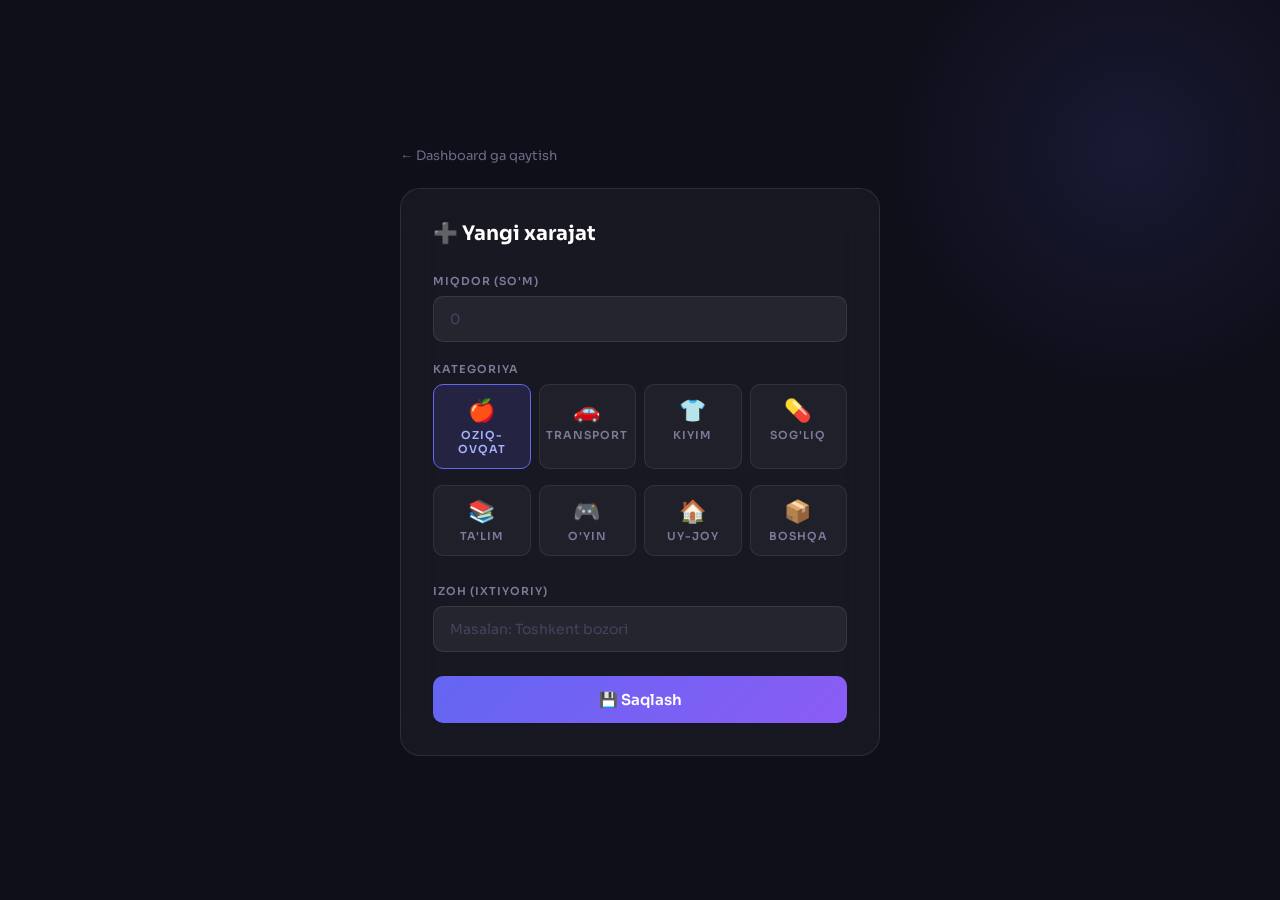
==== templates/add_expense.html @ 91a400f4 "Birinchi commit" ====
<!DOCTYPE html>
<html lang="uz">
<head>
    <meta charset="UTF-8">
    <meta name="viewport" content="width=device-width, initial-scale=1.0">
    <title>Xarajat qo'shish</title>
    <link href="https://fonts.googleapis.com/css2?family=Sora:wght@300;400;600;700&display=swap" rel="stylesheet">
    <style>
        * { margin: 0; padding: 0; box-sizing: border-box; }
        body {
            font-family: 'Sora', sans-serif;
            background: #0f0f1a;
            min-height: 100vh;
            display: flex;
            align-items: center;
            justify-content: center;
            padding: 20px;
        }
        body::before {
            content: '';
            position: fixed;
            width: 500px; height: 500px;
            background: radial-gradient(circle, rgba(99,102,241,0.12) 0%, transparent 70%);
            top: -100px; right: -100px;
            border-radius: 50%;
            pointer-events: none;
        }

        .container {
            width: 100%;
            max-width: 480px;
            animation: fadeUp 0.5s ease;
        }
        @keyframes fadeUp {
            from { opacity: 0; transform: translateY(20px); }
            to   { opacity: 1; transform: translateY(0); }
        }

        .back-link {
            display: inline-flex;
            align-items: center;
            gap: 6px;
            color: #6b6b8a;
            text-decoration: none;
            font-size: 13px;
            margin-bottom: 24px;
            transition: color 0.2s;
        }
        .back-link:hover { color: #a5b4fc; }

        .card {
            background: rgba(255,255,255,0.04);
            border: 1px solid rgba(255,255,255,0.09);
            border-radius: 20px;
            padding: 32px;
            backdrop-filter: blur(20px);
        }

        .card-title {
            font-size: 20px;
            font-weight: 700;
            color: #fff;
            margin-bottom: 28px;
            display: flex;
            align-items: center;
            gap: 10px;
        }

        label {
            display: block;
            color: #7b7b9a;
            font-size: 11px;
            font-weight: 600;
            text-transform: uppercase;
            letter-spacing: 1px;
            margin-bottom: 8px;
        }

        input, select, textarea {
            width: 100%;
            padding: 13px 16px;
            background: rgba(255,255,255,0.06);
            border: 1px solid rgba(255,255,255,0.09);
            border-radius: 10px;
            color: #fff;
            font-family: 'Sora', sans-serif;
            font-size: 14px;
            margin-bottom: 20px;
            outline: none;
            transition: all 0.2s;
        }
        input:focus, select:focus, textarea:focus {
            border-color: #6366f1;
            background: rgba(99,102,241,0.08);
        }
        input::placeholder, textarea::placeholder { color: #444460; }
        select option { background: #1a1a2e; color: #fff; }

        /* Kategoriya grid */
        .category-grid {
            display: grid;
            grid-template-columns: repeat(4, 1fr);
            gap: 8px;
            margin-bottom: 20px;
        }
        .cat-item {
            display: none;
        }
        .cat-label {
            display: flex;
            flex-direction: column;
            align-items: center;
            gap: 4px;
            padding: 12px 6px;
            background: rgba(255,255,255,0.04);
            border: 1px solid rgba(255,255,255,0.08);
            border-radius: 10px;
            cursor: pointer;
            transition: all 0.2s;
            font-size: 11px;
            color: #7b7b9a;
            text-align: center;
        }
        .cat-label .emoji { font-size: 22px; }
        .cat-item:checked + .cat-label {
            background: rgba(99,102,241,0.15);
            border-color: #6366f1;
            color: #a5b4fc;
        }
        .cat-label:hover { border-color: rgba(99,102,241,0.4); color: #a5b4fc; }

        .submit-btn {
            width: 100%;
            padding: 14px;
            background: linear-gradient(135deg, #6366f1, #8b5cf6);
            color: white;
            border: none;
            border-radius: 10px;
            font-family: 'Sora', sans-serif;
            font-size: 15px;
            font-weight: 600;
            cursor: pointer;
            transition: all 0.2s;
            margin-top: 4px;
        }
        .submit-btn:hover {
            transform: translateY(-2px);
            box-shadow: 0 10px 30px rgba(99,102,241,0.4);
        }
    </style>
</head>
<body>
    <div class="container">
        <a href="/dashboard" class="back-link">← Dashboard ga qaytish</a>

        <div class="card">
            <h2 class="card-title">➕ Yangi xarajat</h2>

            <form method="POST">
                <!-- Yashirin select (kategoriya uchun) -->
                <input type="hidden" name="category" id="categoryValue" value="🍎 Oziq-ovqat">

                <label>Miqdor (so'm)</label>
                <input type="number" name="amount" placeholder="0" min="1" required>

                <label>Kategoriya</label>
                <div class="category-grid">
                    <input type="radio" name="cat" id="c1" class="cat-item" checked
                           onchange="document.getElementById('categoryValue').value='🍎 Oziq-ovqat'">
                    <label for="c1" class="cat-label"><span class="emoji">🍎</span>Oziq-ovqat</label>

                    <input type="radio" name="cat" id="c2" class="cat-item"
                           onchange="document.getElementById('categoryValue').value='🚗 Transport'">
                    <label for="c2" class="cat-label"><span class="emoji">🚗</span>Transport</label>

                    <input type="radio" name="cat" id="c3" class="cat-item"
                           onchange="document.getElementById('categoryValue').value='👕 Kiyim'">
                    <label for="c3" class="cat-label"><span class="emoji">👕</span>Kiyim</label>

                    <input type="radio" name="cat" id="c4" class="cat-item"
                           onchange="document.getElementById('categoryValue').value='💊 Sog\'liq'">
                    <label for="c4" class="cat-label"><span class="emoji">💊</span>Sog'liq</label>

                    <input type="radio" name="cat" id="c5" class="cat-item"
                           onchange="document.getElementById('categoryValue').value='📚 Ta\'lim'">
                    <label for="c5" class="cat-label"><span class="emoji">📚</span>Ta'lim</label>

                    <input type="radio" name="cat" id="c6" class="cat-item"
                           onchange="document.getElementById('categoryValue').value='🎮 O\'yin'">
                    <label for="c6" class="cat-label"><span class="emoji">🎮</span>O'yin</label>

                    <input type="radio" name="cat" id="c7" class="cat-item"
                           onchange="document.getElementById('categoryValue').value='🏠 Uy-joy'">
                    <label for="c7" class="cat-label"><span class="emoji">🏠</span>Uy-joy</label>

                    <input type="radio" name="cat" id="c8" class="cat-item"
                           onchange="document.getElementById('categoryValue').value='📦 Boshqa'">
                    <label for="c8" class="cat-label"><span class="emoji">📦</span>Boshqa</label>
                </div>

                <label>Izoh (ixtiyoriy)</label>
                <input type="text" name="description" placeholder="Masalan: Toshkent bozori">

                <button type="submit" class="submit-btn">💾 Saqlash</button>
            </form>
        </div>
    </div>
</body>
</html>
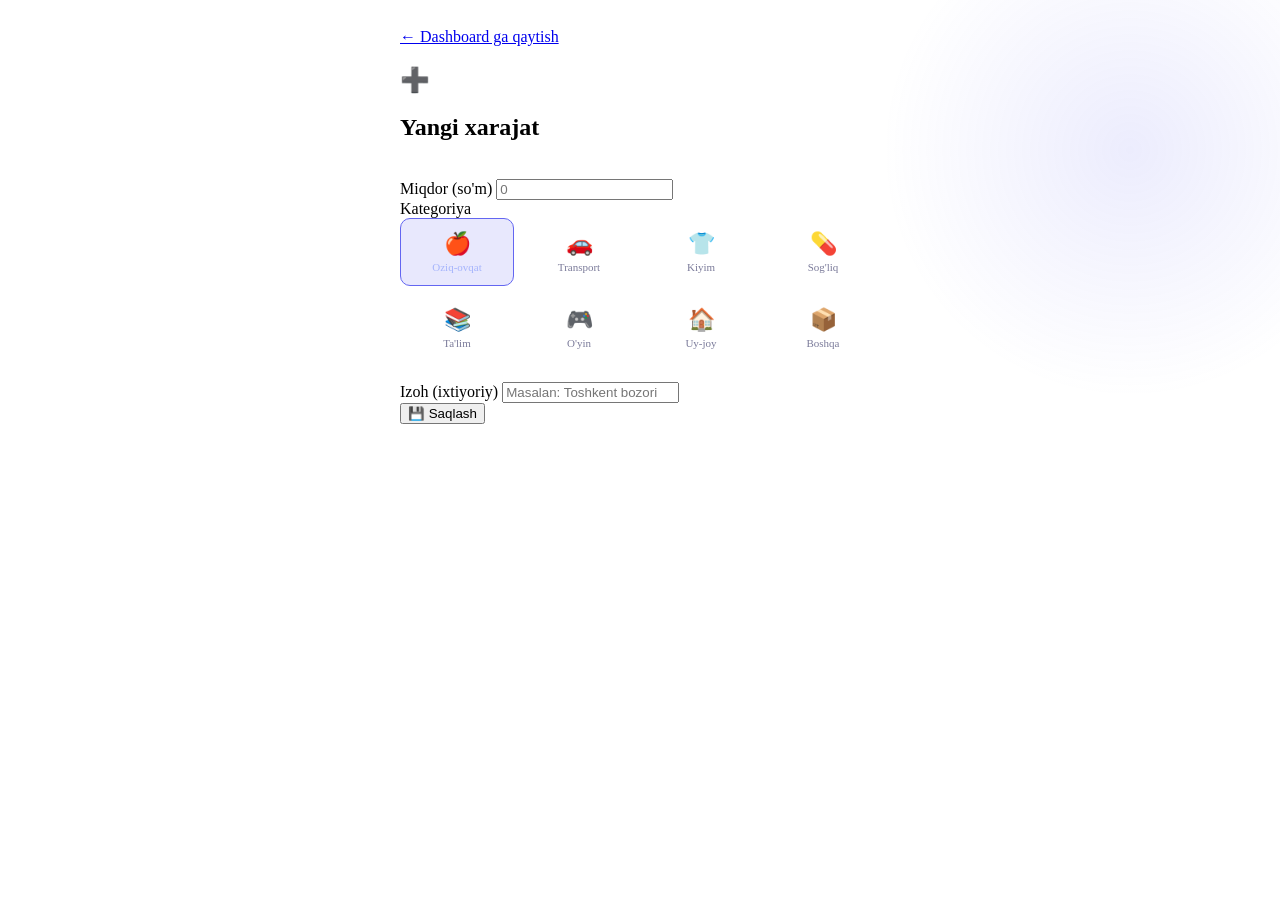
==== commit 2845ce1d: "CSS alohida faylga ko'chirildi" ====
--- a/templates/add_expense.html
+++ b/templates/add_expense.html
@@ -3,205 +3,64 @@
 <head>
     <meta charset="UTF-8">
     <meta name="viewport" content="width=device-width, initial-scale=1.0">
-    <title>Xarajat qo'shish</title>
+    <title>Xarajat qo'shish — XarajatTrack</title>
     <link href="https://fonts.googleapis.com/css2?family=Sora:wght@300;400;600;700&display=swap" rel="stylesheet">
+    <link rel="stylesheet" href="{{ url_for('static', filename='style.css') }}">
     <style>
-        * { margin: 0; padding: 0; box-sizing: border-box; }
-        body {
-            font-family: 'Sora', sans-serif;
-            background: #0f0f1a;
-            min-height: 100vh;
-            display: flex;
-            align-items: center;
-            justify-content: center;
-            padding: 20px;
-        }
-        body::before {
-            content: '';
-            position: fixed;
-            width: 500px; height: 500px;
-            background: radial-gradient(circle, rgba(99,102,241,0.12) 0%, transparent 70%);
-            top: -100px; right: -100px;
-            border-radius: 50%;
-            pointer-events: none;
-        }
-
-        .container {
-            width: 100%;
-            max-width: 480px;
-            animation: fadeUp 0.5s ease;
-        }
-        @keyframes fadeUp {
-            from { opacity: 0; transform: translateY(20px); }
-            to   { opacity: 1; transform: translateY(0); }
-        }
-
-        .back-link {
-            display: inline-flex;
-            align-items: center;
-            gap: 6px;
-            color: #6b6b8a;
-            text-decoration: none;
-            font-size: 13px;
-            margin-bottom: 24px;
-            transition: color 0.2s;
-        }
-        .back-link:hover { color: #a5b4fc; }
-
-        .card {
-            background: rgba(255,255,255,0.04);
-            border: 1px solid rgba(255,255,255,0.09);
-            border-radius: 20px;
-            padding: 32px;
-            backdrop-filter: blur(20px);
-        }
-
-        .card-title {
-            font-size: 20px;
-            font-weight: 700;
-            color: #fff;
-            margin-bottom: 28px;
-            display: flex;
-            align-items: center;
-            gap: 10px;
-        }
-
-        label {
-            display: block;
-            color: #7b7b9a;
-            font-size: 11px;
-            font-weight: 600;
-            text-transform: uppercase;
-            letter-spacing: 1px;
-            margin-bottom: 8px;
-        }
-
-        input, select, textarea {
-            width: 100%;
-            padding: 13px 16px;
-            background: rgba(255,255,255,0.06);
-            border: 1px solid rgba(255,255,255,0.09);
-            border-radius: 10px;
-            color: #fff;
-            font-family: 'Sora', sans-serif;
-            font-size: 14px;
-            margin-bottom: 20px;
-            outline: none;
-            transition: all 0.2s;
-        }
-        input:focus, select:focus, textarea:focus {
-            border-color: #6366f1;
-            background: rgba(99,102,241,0.08);
-        }
-        input::placeholder, textarea::placeholder { color: #444460; }
-        select option { background: #1a1a2e; color: #fff; }
-
-        /* Kategoriya grid */
-        .category-grid {
-            display: grid;
-            grid-template-columns: repeat(4, 1fr);
-            gap: 8px;
-            margin-bottom: 20px;
-        }
-        .cat-item {
-            display: none;
-        }
+        body { display: flex; align-items: center; justify-content: center; padding: 20px; }
+        .category-grid { display: grid; grid-template-columns: repeat(4, 1fr); gap: 8px; margin-bottom: 20px; }
+        .cat-item { display: none; }
         .cat-label {
-            display: flex;
-            flex-direction: column;
-            align-items: center;
-            gap: 4px;
-            padding: 12px 6px;
-            background: rgba(255,255,255,0.04);
-            border: 1px solid rgba(255,255,255,0.08);
-            border-radius: 10px;
-            cursor: pointer;
-            transition: all 0.2s;
-            font-size: 11px;
-            color: #7b7b9a;
-            text-align: center;
+            display: flex; flex-direction: column; align-items: center; gap: 4px;
+            padding: 12px 6px; background: rgba(255,255,255,0.04);
+            border: 1px solid rgba(255,255,255,0.08); border-radius: 10px;
+            cursor: pointer; transition: all 0.2s; font-size: 11px; color: #7b7b9a; text-align: center;
         }
         .cat-label .emoji { font-size: 22px; }
-        .cat-item:checked + .cat-label {
-            background: rgba(99,102,241,0.15);
-            border-color: #6366f1;
-            color: #a5b4fc;
-        }
+        .cat-item:checked + .cat-label { background: rgba(99,102,241,0.15); border-color: #6366f1; color: #a5b4fc; }
         .cat-label:hover { border-color: rgba(99,102,241,0.4); color: #a5b4fc; }
-
-        .submit-btn {
-            width: 100%;
-            padding: 14px;
-            background: linear-gradient(135deg, #6366f1, #8b5cf6);
-            color: white;
-            border: none;
-            border-radius: 10px;
-            font-family: 'Sora', sans-serif;
-            font-size: 15px;
-            font-weight: 600;
-            cursor: pointer;
-            transition: all 0.2s;
-            margin-top: 4px;
-        }
-        .submit-btn:hover {
-            transform: translateY(-2px);
-            box-shadow: 0 10px 30px rgba(99,102,241,0.4);
-        }
+        body::before { content: ''; position: fixed; width: 500px; height: 500px; background: radial-gradient(circle, rgba(99,102,241,0.12) 0%, transparent 70%); top: -100px; right: -100px; border-radius: 50%; pointer-events: none; }
     </style>
 </head>
 <body>
-    <div class="container">
+    <div style="width:100%;max-width:480px;position:relative;z-index:1;animation:fadeUp 0.5s ease;">
         <a href="/dashboard" class="back-link">← Dashboard ga qaytish</a>
-
         <div class="card">
-            <h2 class="card-title">➕ Yangi xarajat</h2>
-
+            <h2 class="card-icon">➕</h2>
+            <h2>Yangi xarajat</h2>
+            <br>
             <form method="POST">
-                <!-- Yashirin select (kategoriya uchun) -->
                 <input type="hidden" name="category" id="categoryValue" value="🍎 Oziq-ovqat">
-
-                <label>Miqdor (so'm)</label>
-                <input type="number" name="amount" placeholder="0" min="1" required>
-
-                <label>Kategoriya</label>
-                <div class="category-grid">
-                    <input type="radio" name="cat" id="c1" class="cat-item" checked
-                           onchange="document.getElementById('categoryValue').value='🍎 Oziq-ovqat'">
-                    <label for="c1" class="cat-label"><span class="emoji">🍎</span>Oziq-ovqat</label>
-
-                    <input type="radio" name="cat" id="c2" class="cat-item"
-                           onchange="document.getElementById('categoryValue').value='🚗 Transport'">
-                    <label for="c2" class="cat-label"><span class="emoji">🚗</span>Transport</label>
-
-                    <input type="radio" name="cat" id="c3" class="cat-item"
-                           onchange="document.getElementById('categoryValue').value='👕 Kiyim'">
-                    <label for="c3" class="cat-label"><span class="emoji">👕</span>Kiyim</label>
-
-                    <input type="radio" name="cat" id="c4" class="cat-item"
-                           onchange="document.getElementById('categoryValue').value='💊 Sog\'liq'">
-                    <label for="c4" class="cat-label"><span class="emoji">💊</span>Sog'liq</label>
-
-                    <input type="radio" name="cat" id="c5" class="cat-item"
-                           onchange="document.getElementById('categoryValue').value='📚 Ta\'lim'">
-                    <label for="c5" class="cat-label"><span class="emoji">📚</span>Ta'lim</label>
-
-                    <input type="radio" name="cat" id="c6" class="cat-item"
-                           onchange="document.getElementById('categoryValue').value='🎮 O\'yin'">
-                    <label for="c6" class="cat-label"><span class="emoji">🎮</span>O'yin</label>
-
-                    <input type="radio" name="cat" id="c7" class="cat-item"
-                           onchange="document.getElementById('categoryValue').value='🏠 Uy-joy'">
-                    <label for="c7" class="cat-label"><span class="emoji">🏠</span>Uy-joy</label>
-
-                    <input type="radio" name="cat" id="c8" class="cat-item"
-                           onchange="document.getElementById('categoryValue').value='📦 Boshqa'">
-                    <label for="c8" class="cat-label"><span class="emoji">📦</span>Boshqa</label>
+                <div class="field">
+                    <label>Miqdor (so'm)</label>
+                    <input type="number" name="amount" placeholder="0" min="1" required>
                 </div>
-
-                <label>Izoh (ixtiyoriy)</label>
-                <input type="text" name="description" placeholder="Masalan: Toshkent bozori">
-
-                <button type="submit" class="submit-btn">💾 Saqlash</button>
+                <div class="field">
+                    <label>Kategoriya</label>
+                    <div class="category-grid">
+                        <input type="radio" name="cat" id="c1" class="cat-item" checked onchange="document.getElementById('categoryValue').value='🍎 Oziq-ovqat'">
+                        <label for="c1" class="cat-label"><span class="emoji">🍎</span>Oziq-ovqat</label>
+                        <input type="radio" name="cat" id="c2" class="cat-item" onchange="document.getElementById('categoryValue').value='🚗 Transport'">
+                        <label for="c2" class="cat-label"><span class="emoji">🚗</span>Transport</label>
+                        <input type="radio" name="cat" id="c3" class="cat-item" onchange="document.getElementById('categoryValue').value='👕 Kiyim'">
+                        <label for="c3" class="cat-label"><span class="emoji">👕</span>Kiyim</label>
+                        <input type="radio" name="cat" id="c4" class="cat-item" onchange="document.getElementById('categoryValue').value='💊 Sog\'liq'">
+                        <label for="c4" class="cat-label"><span class="emoji">💊</span>Sog'liq</label>
+                        <input type="radio" name="cat" id="c5" class="cat-item" onchange="document.getElementById('categoryValue').value='📚 Ta\'lim'">
+                        <label for="c5" class="cat-label"><span class="emoji">📚</span>Ta'lim</label>
+                        <input type="radio" name="cat" id="c6" class="cat-item" onchange="document.getElementById('categoryValue').value='🎮 O\'yin'">
+                        <label for="c6" class="cat-label"><span class="emoji">🎮</span>O'yin</label>
+                        <input type="radio" name="cat" id="c7" class="cat-item" onchange="document.getElementById('categoryValue').value='🏠 Uy-joy'">
+                        <label for="c7" class="cat-label"><span class="emoji">🏠</span>Uy-joy</label>
+                        <input type="radio" name="cat" id="c8" class="cat-item" onchange="document.getElementById('categoryValue').value='📦 Boshqa'">
+                        <label for="c8" class="cat-label"><span class="emoji">📦</span>Boshqa</label>
+                    </div>
+                </div>
+                <div class="field">
+                    <label>Izoh (ixtiyoriy)</label>
+                    <input type="text" name="description" placeholder="Masalan: Toshkent bozori">
+                </div>
+                <button type="submit" class="btn btn-primary">💾 Saqlash</button>
             </form>
         </div>
     </div>
